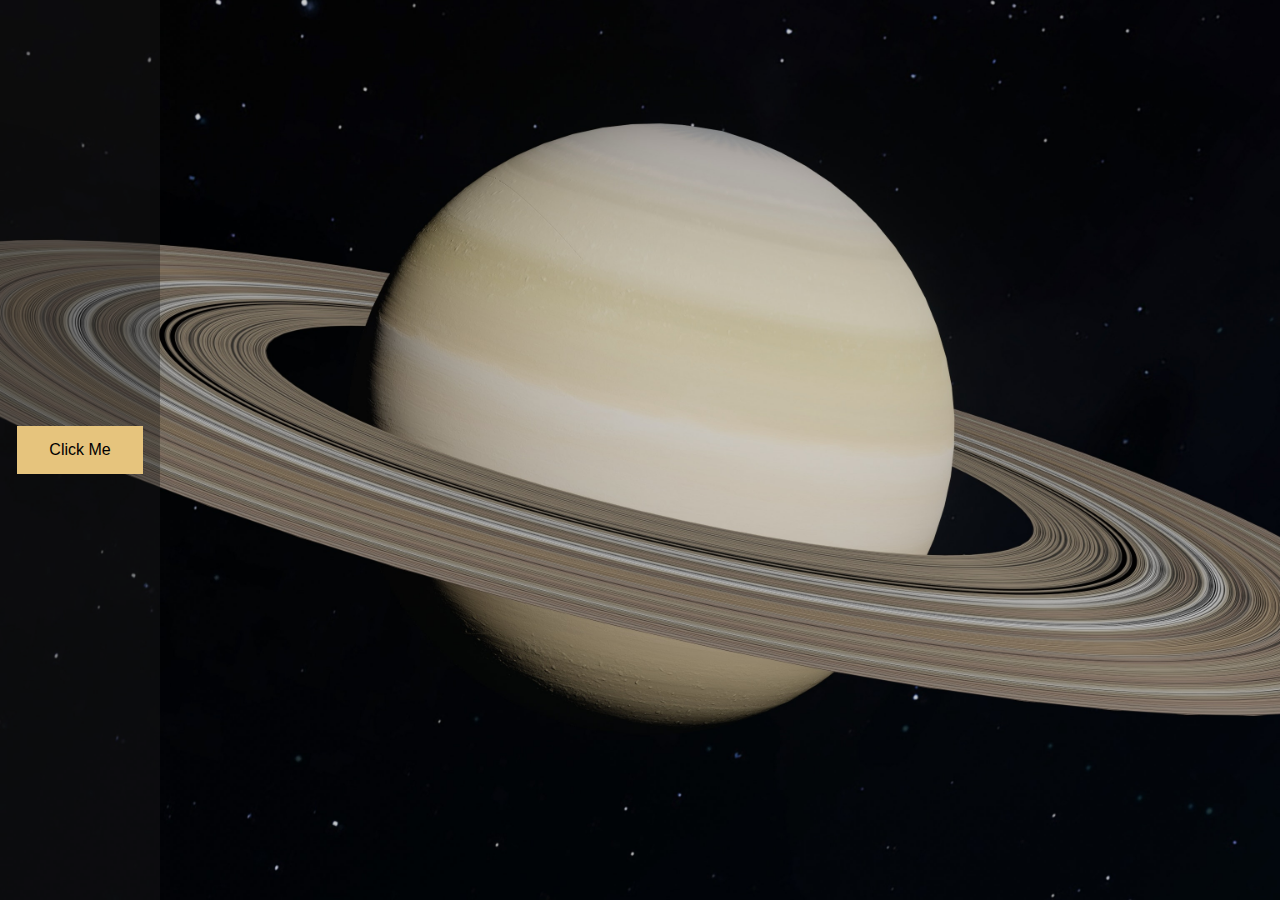
==== project_model_02/index.html @ 886fe915 "html and css structure" ====
<!DOCTYPE html>
<html lang="en">

<head>
    <meta charset="UTF-8">
    <meta http-equiv="X-UA-Compatible" content="IE=edge">
    <meta name="viewport" content="width=device-width, initial-scale=1.0">
    <link rel="stylesheet" href="style.css">
    <link rel="stylesheet" href="reset.css">
    <title>Mars</title>
</head>

<body>

    <div class="container">
        <div class="btn_container">
            <button id="btn" class="button">click me</button>
        </div>
    </div>

</body>

</html>
---- project_model_02/style.css ----
.container {
    display: inline-block;
    width: 100%;
    height: 100%;
    background: url(images/bg.jpg) no-repeat center fixed;
    background-size: cover;
    background-color: #020202;

}

.btn_container {
    /* border: 1px solid white; */
    background: rgba(27, 27, 27, 0.4);
    height: 100%;
    width: 10rem;
    display: -webkit-box;
    display: -ms-flexbox;
    display: flex;
    -webkit-box-align: center;
    -ms-flex-align: center;
    align-items: center;
    -webkit-box-pack: center;
    -ms-flex-pack: center;
    justify-content: center;


}

.button {
    background-color: #e6c47d;

    border: none;
    text-decoration: none;
    padding: 15px 32px;
    text-align: center;
    display: inline-block;
    font-size: 16px;
    cursor: pointer;
    text-transform: capitalize;

}

.button:hover {
    background-color: #ccb178;

}
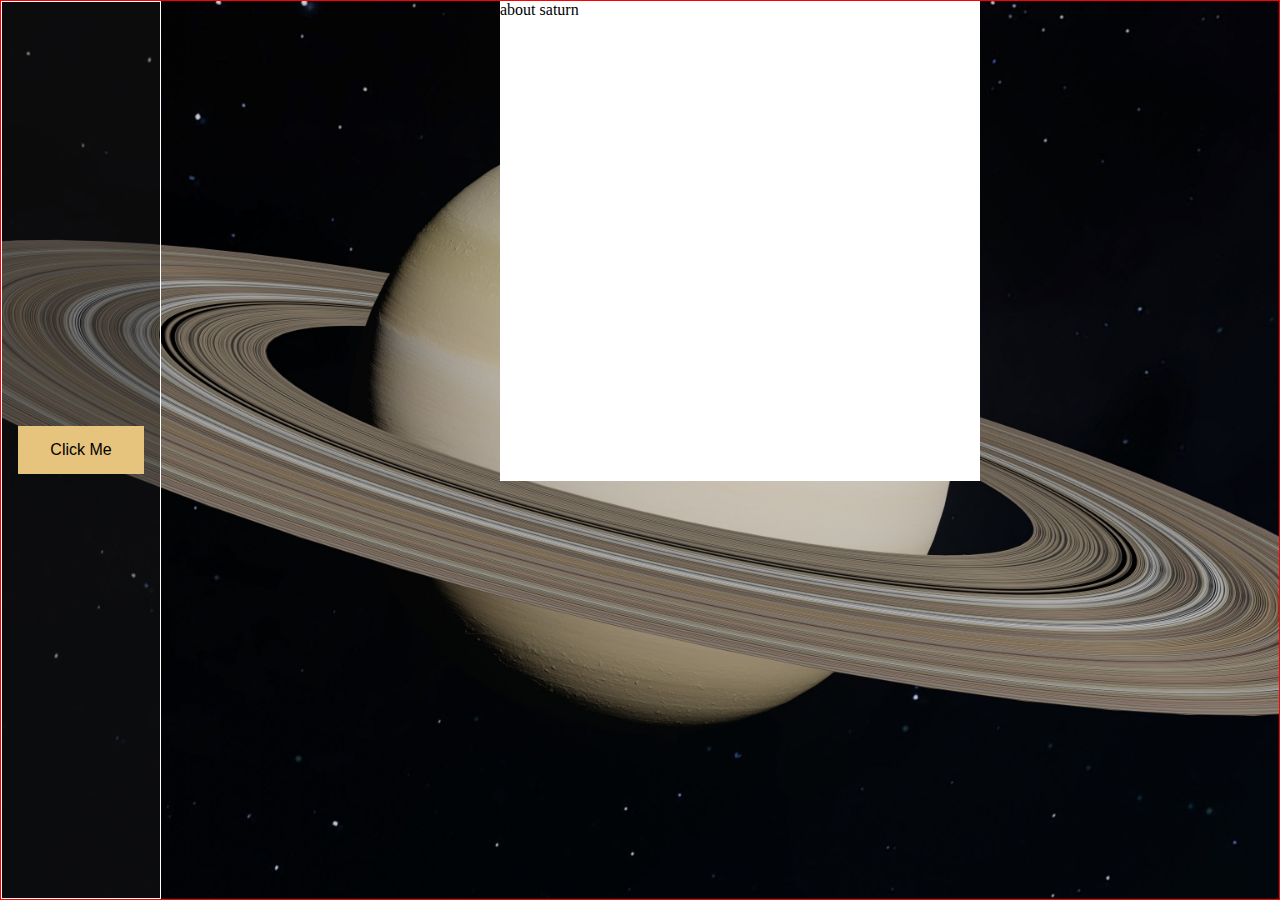
==== commit 397a302a: "added animation" ====
--- a/project_model_02/index.html
+++ b/project_model_02/index.html
@@ -11,13 +11,15 @@
 </head>
 
 <body>
+    <div class="container">
 
-    <div class="container">
         <div class="btn_container">
             <button id="btn" class="button">click me</button>
         </div>
+        <div id="box_model" class="empty_box">
+            <h1>about saturn</h1>
+        </div>
     </div>
-
 </body>
 
 </html>--- a/project_model_02/style.css
+++ b/project_model_02/style.css
@@ -1,5 +1,8 @@
 .container {
-    display: inline-block;
+    display: grid;
+    grid-template-columns: 200px 1fr;
+    border: 1px solid red;
+    /* display: inline-block; */
     width: 100%;
     height: 100%;
     background: url(images/bg.jpg) no-repeat center fixed;
@@ -9,7 +12,7 @@
 }
 
 .btn_container {
-    /* border: 1px solid white; */
+    border: 1px solid white;
     background: rgba(27, 27, 27, 0.4);
     height: 100%;
     width: 10rem;
@@ -43,4 +46,54 @@
 .button:hover {
     background-color: #ccb178;
 
+}
+
+@-webkit-keyframes ani {
+    from {
+        top: 0px;
+    }
+
+    to {
+        top: 200px;
+    }
+}
+
+@-webkit-keyframes animation1 {
+    from {
+        top: 0px;
+    }
+
+    to {
+        top: 200px;
+    }
+}
+
+
+
+.empty_box {
+    position: relative;
+    justify-self: center;
+    width: 30rem;
+    height: 30rem;
+    background-color: #fff;
+    -webkit-animation-name: animation1;
+    animation-name: animation1;
+    -webkit-animation-duration: 2s;
+    animation-duration: 2s;
+    -webkit-animation-timing-function: ease-in;
+            animation-timing-function: ease-in;
+    -webkit-animation-fill-mode: forwards;
+            animation-fill-mode: forwards;
+
+
+}
+
+@keyframes animation1 {
+    from {
+        top: 0px;
+    }
+
+    to {
+        top: 100px;
+    }
 }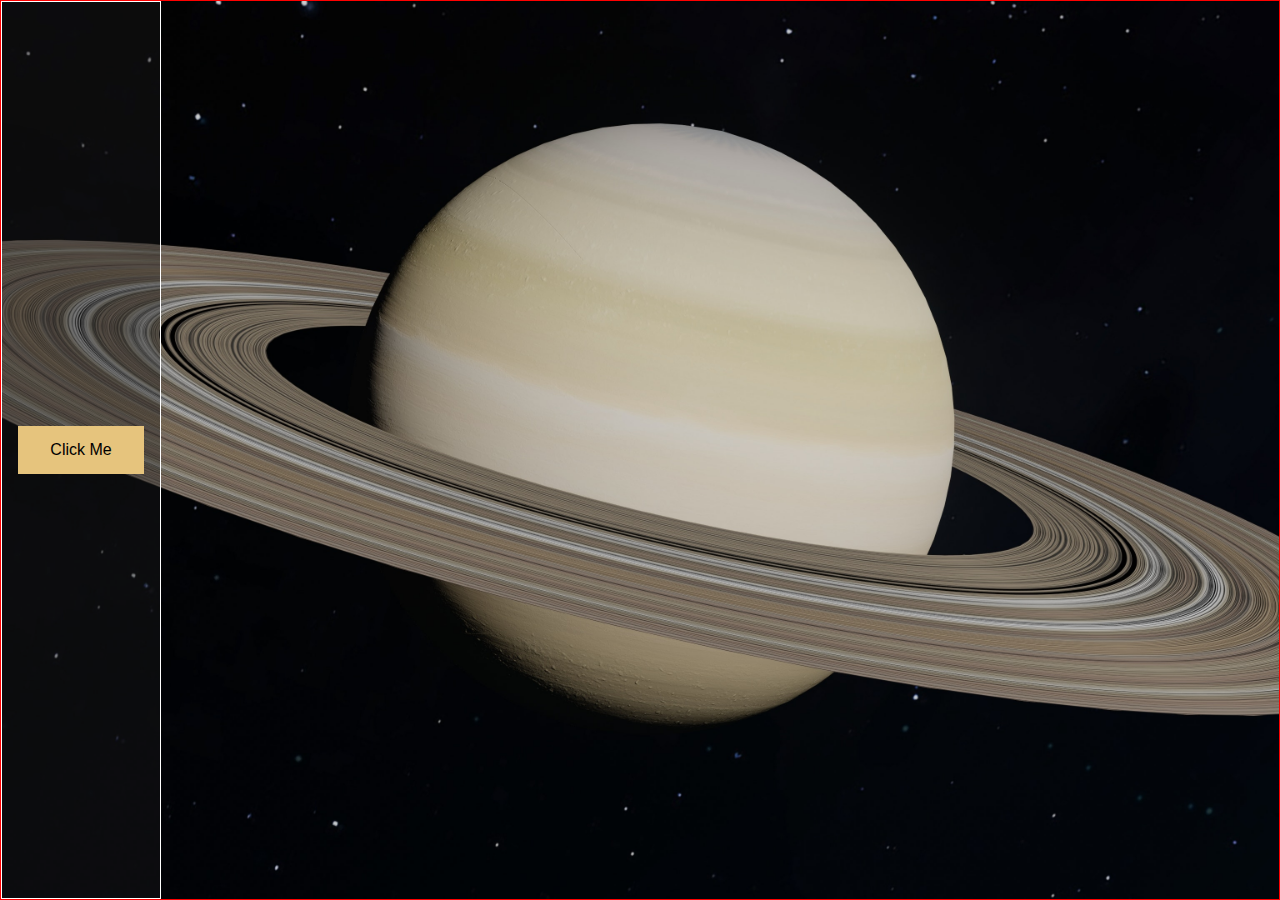
==== commit 2ef9ba45: "added dark mode" ====
--- a/project_model_02/index.html
+++ b/project_model_02/index.html
@@ -11,7 +11,7 @@
 </head>
 
 <body>
-    <div class="container">
+    <div class="container dark">
 
         <div class="btn_container">
             <button id="btn" class="button">click me</button>
@@ -20,6 +20,7 @@
             <h1>about saturn</h1>
         </div>
     </div>
+    <script src="/script.js"></script>
 </body>
 
 </html>--- a/project_model_02/style.css
+++ b/project_model_02/style.css
@@ -1,15 +1,27 @@
+.dark {
+    display: grid;
+    grid-template-columns: 200px 1fr;
+    border: 1px solid red;
+    width: 100%;
+    height: 100%;
+    background-color: #020202;
+    background: -o-linear-gradient(rgba(0, 0, 0, 0.527)), url(images/bg.jpg) no-repeat center fixed;
+    background: -webkit-gradient(linear, left top, left bottom, from(rgba(0, 0, 0, 0.527))), url(images/bg.jpg) no-repeat center fixed;
+    background-size: cover;
+
+}
+
 .container {
     display: grid;
     grid-template-columns: 200px 1fr;
     border: 1px solid red;
-    /* display: inline-block; */
     width: 100%;
     height: 100%;
     background: url(images/bg.jpg) no-repeat center fixed;
     background-size: cover;
     background-color: #020202;
+}
 
-}
 
 .btn_container {
     border: 1px solid white;
@@ -71,6 +83,7 @@
 
 
 .empty_box {
+    display: none;
     position: relative;
     justify-self: center;
     width: 30rem;
@@ -81,9 +94,9 @@
     -webkit-animation-duration: 2s;
     animation-duration: 2s;
     -webkit-animation-timing-function: ease-in;
-            animation-timing-function: ease-in;
+    animation-timing-function: ease-in;
     -webkit-animation-fill-mode: forwards;
-            animation-fill-mode: forwards;
+    animation-fill-mode: forwards;
 
 
 }
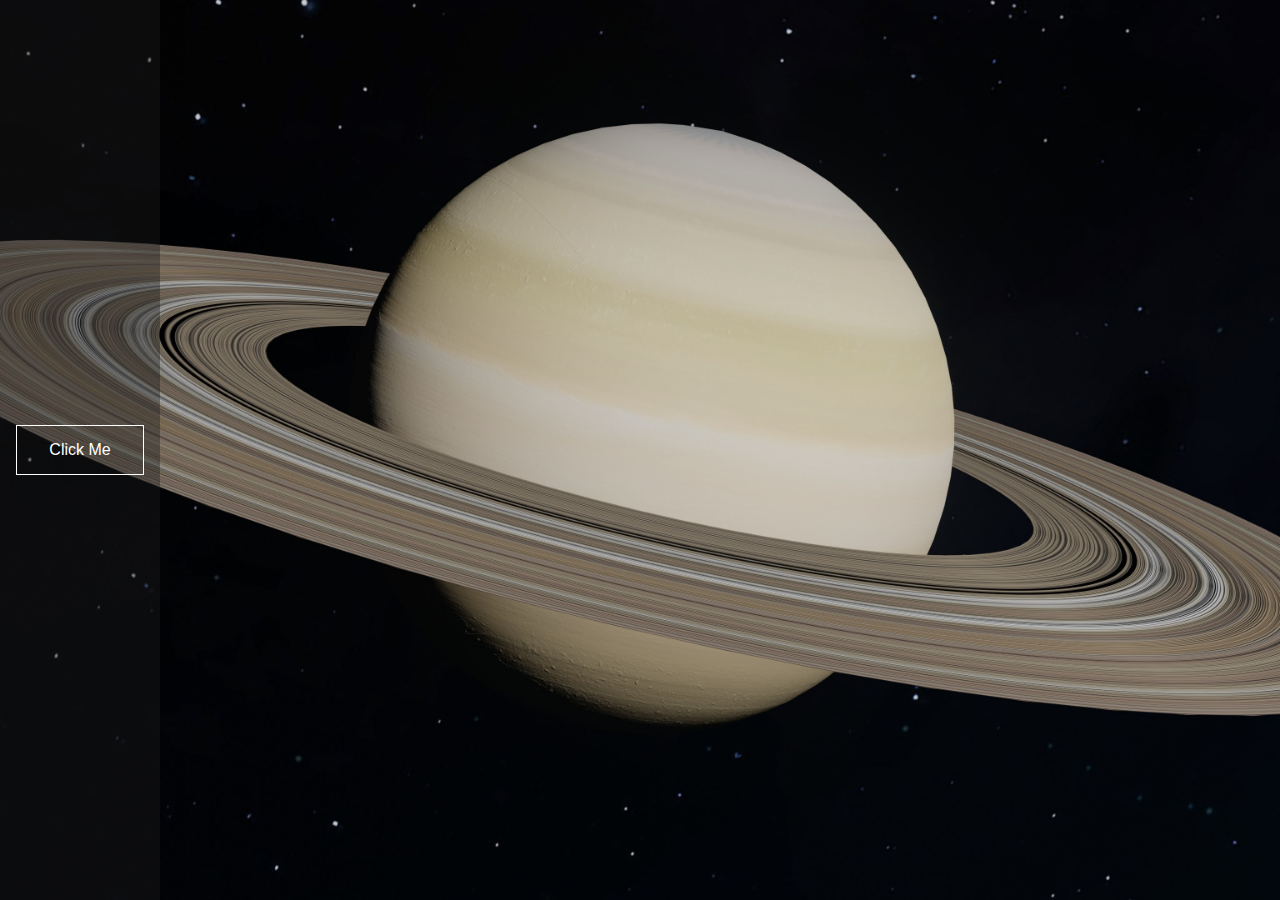
==== commit 091ffd7a: "added remove" ====
--- a/project_model_02/index.html
+++ b/project_model_02/index.html
@@ -16,9 +16,26 @@
         <div class="btn_container">
             <button id="btn" class="button">click me</button>
         </div>
-        <div id="box_model" class="empty_box">
-            <h1>about saturn</h1>
-        </div>
+        <article id="box_model" class="saturn">
+            <div class="layout">
+                <header class="sat_header">
+                    <h1>Saturn</h1>
+                </header>
+                <section class="sec_layout">
+                    <p>Saturn is the sixth planet from the Sun and the second-largest planet in our solar system.</p>
+                    <p>Adorned with thousands of beautiful ringlets, Saturn is unique among the planets. It is not the
+                        only
+                        planet to have rings – made of chunks of ice and rock – but none are as spectacular or as
+                        complicated as
+                        Saturn's.</p>
+                    <p>Like fellow gas giant Jupiter, Saturn is a massive ball made mostly of hydrogen and helium.</p>
+                    <div class="close" id="remove">
+                        <p> <span class="x">x</span></p>
+                    </div>
+
+                </section>
+            </div>
+        </article>
     </div>
     <script src="/script.js"></script>
 </body>
--- a/project_model_02/style.css
+++ b/project_model_02/style.css
@@ -1,7 +1,6 @@
 .dark {
     display: grid;
     grid-template-columns: 200px 1fr;
-    border: 1px solid red;
     width: 100%;
     height: 100%;
     background-color: #020202;
@@ -14,7 +13,6 @@
 .container {
     display: grid;
     grid-template-columns: 200px 1fr;
-    border: 1px solid red;
     width: 100%;
     height: 100%;
     background: url(images/bg.jpg) no-repeat center fixed;
@@ -24,7 +22,6 @@
 
 
 .btn_container {
-    border: 1px solid white;
     background: rgba(27, 27, 27, 0.4);
     height: 100%;
     width: 10rem;
@@ -42,8 +39,8 @@
 }
 
 .button {
-    background-color: #e6c47d;
-
+    /* background-color: #e6c47d; */
+    background-color: transparent;
     border: none;
     text-decoration: none;
     padding: 15px 32px;
@@ -52,6 +49,8 @@
     font-size: 16px;
     cursor: pointer;
     text-transform: capitalize;
+    border: 1px solid white;
+    color: #fff;
 
 }
 
@@ -82,12 +81,12 @@
 
 
 
-.empty_box {
+.saturn {
     display: none;
     position: relative;
     justify-self: center;
     width: 30rem;
-    height: 30rem;
+    height: 26rem;
     background-color: #fff;
     -webkit-animation-name: animation1;
     animation-name: animation1;
@@ -101,6 +100,68 @@
 
 }
 
+.layout {
+    display: -webkit-box;
+    display: -ms-flexbox;
+    display: flex;
+    -webkit-box-orient: vertical;
+    -webkit-box-direction: normal;
+    -ms-flex-direction: column;
+    flex-direction: column;
+    height: 100%;
+}
+
+.layout>* {
+    height: 80%;
+
+}
+
+.sat_header {
+    height: 100px;
+    font-size: 45px;
+    display: -webkit-box;
+    display: -ms-flexbox;
+    display: flex;
+    -webkit-box-pack: center;
+    -ms-flex-pack: center;
+    justify-content: center;
+    -webkit-box-align: center;
+    -ms-flex-align: center;
+    align-items: center;
+}
+
+.sec_layout {
+    display: -webkit-box;
+    display: -ms-flexbox;
+    display: flex;
+    -webkit-box-orient: vertical;
+    -webkit-box-direction: normal;
+    -ms-flex-direction: column;
+    flex-direction: column;
+    -webkit-box-pack: justify;
+    -ms-flex-pack: justify;
+    justify-content: space-around;
+    padding: 10px;
+
+}
+
+.close {
+    display: -webkit-box;
+    display: -ms-flexbox;
+    display: flex;
+    -webkit-box-pack: end;
+    -ms-flex-pack: end;
+    justify-content: flex-end;
+    width: 95%;
+    font-size: 2rem;
+    color: rgb(187, 9, 9);
+}
+
+.x {
+    cursor: pointer;
+}
+
+
 @keyframes animation1 {
     from {
         top: 0px;
@@ -109,4 +170,8 @@
     to {
         top: 100px;
     }
-}+}
+
+/* .saturn {
+    display: grid;
+} */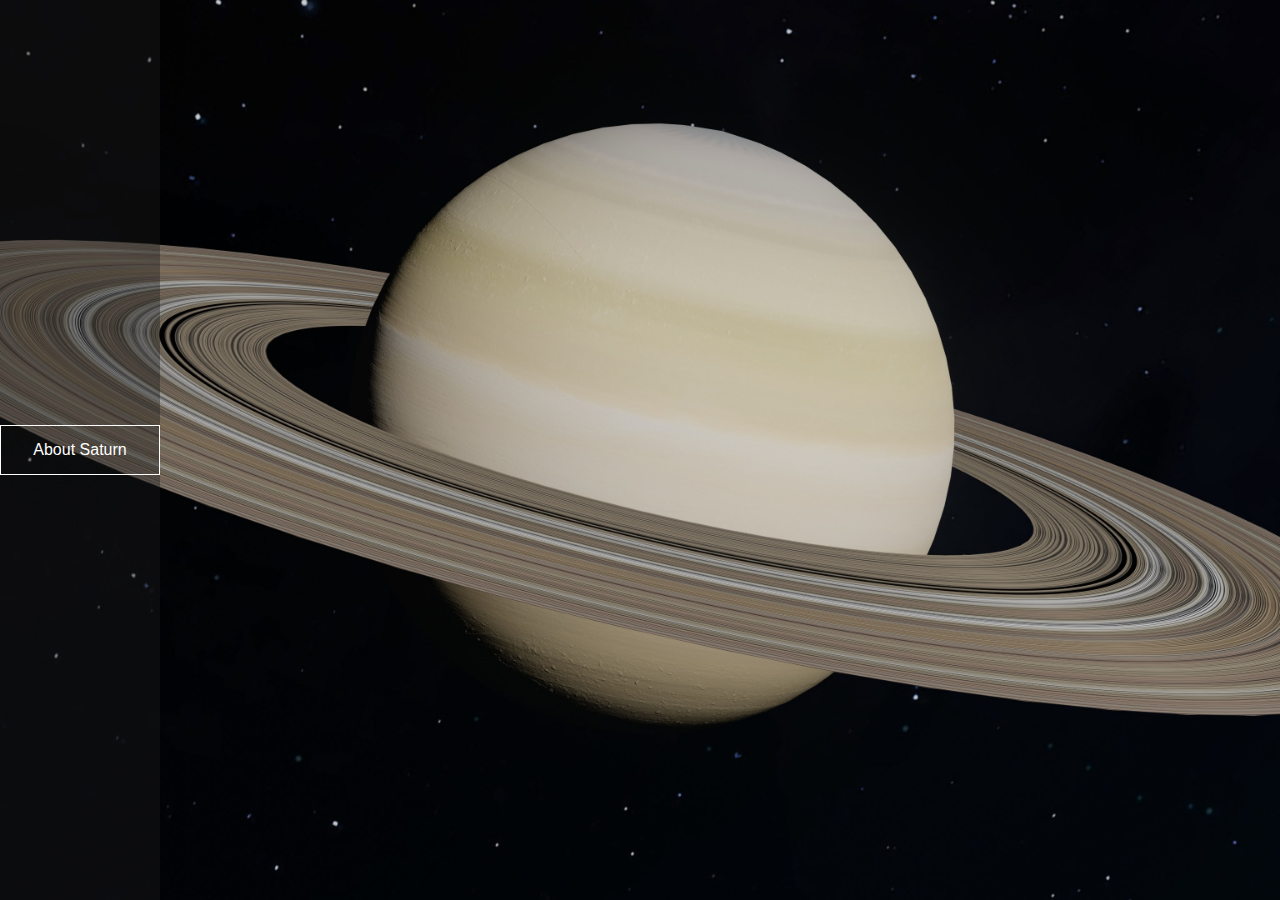
==== commit c0447b35: "completed" ====
--- a/project_model_02/index.html
+++ b/project_model_02/index.html
@@ -14,7 +14,7 @@
     <div class="container dark">
 
         <div class="btn_container">
-            <button id="btn" class="button">click me</button>
+            <button id="btn" class="button">About Saturn</button>
         </div>
         <article id="box_model" class="saturn">
             <div class="layout">
--- a/project_model_02/style.css
+++ b/project_model_02/style.css
@@ -51,22 +51,17 @@
     text-transform: capitalize;
     border: 1px solid white;
     color: #fff;
+    -webkit-transition: .5s;
+    -o-transition: .5s;
+    transition: .5s;
 
 }
 
 .button:hover {
     background-color: #ccb178;
 
-}
 
-@-webkit-keyframes ani {
-    from {
-        top: 0px;
-    }
 
-    to {
-        top: 200px;
-    }
 }
 
 @-webkit-keyframes animation1 {
@@ -90,10 +85,10 @@
     background-color: #fff;
     -webkit-animation-name: animation1;
     animation-name: animation1;
-    -webkit-animation-duration: 2s;
-    animation-duration: 2s;
-    -webkit-animation-timing-function: ease-in;
-    animation-timing-function: ease-in;
+    -webkit-animation-duration: 1s;
+    animation-duration: 1s;
+    /* -webkit-animation-timing-function: ease-in;
+    animation-timing-function: ease-in; */
     -webkit-animation-fill-mode: forwards;
     animation-fill-mode: forwards;
 
